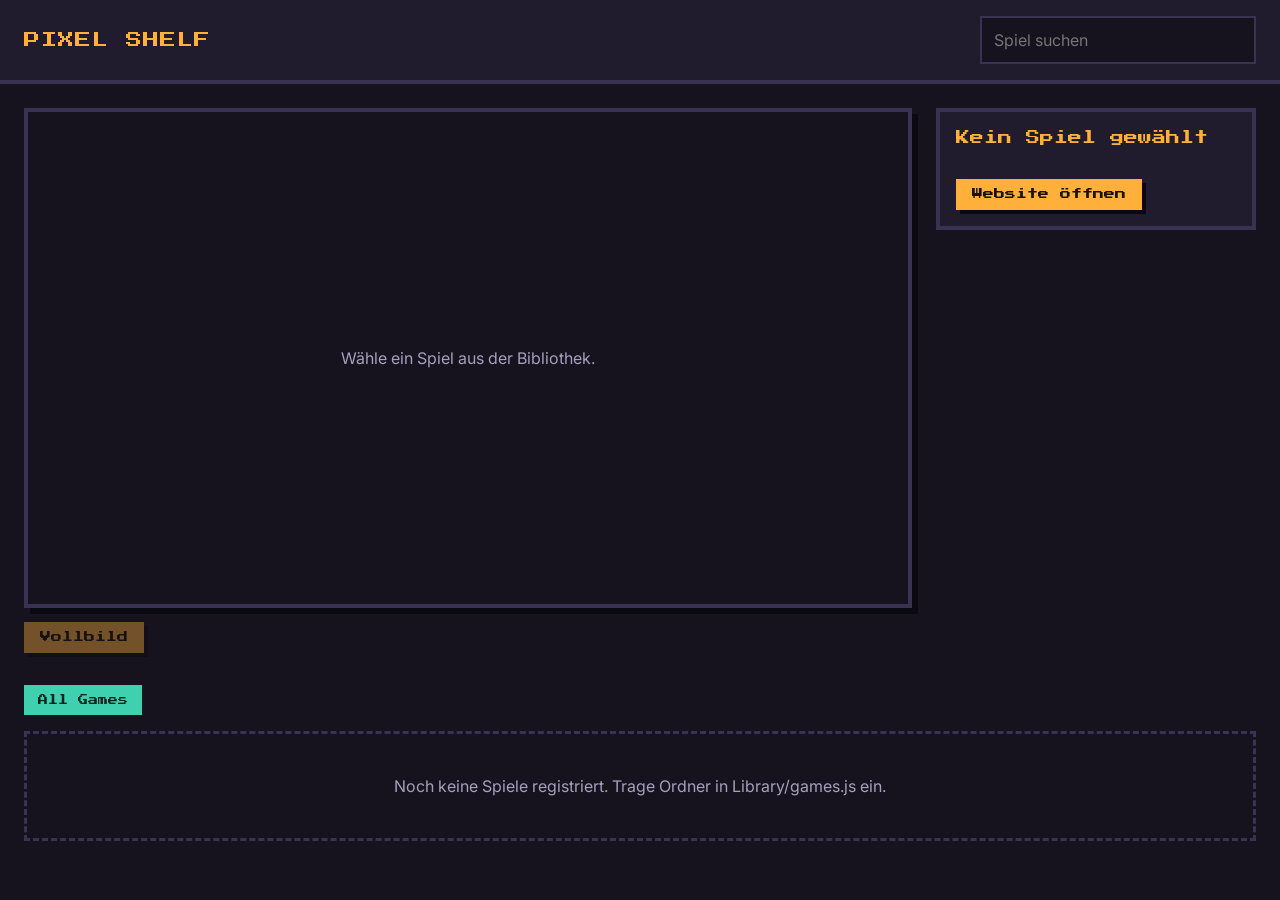
==== index.html @ 3774d138 "Add files via upload" ====
<!doctype html>
<html lang="de">
<head>
<meta charset="utf-8">
<meta name="viewport" content="width=device-width,initial-scale=1">
<title>Pixel Shelf – Meine Spielebibliothek</title>
<link rel="preconnect" href="https://fonts.googleapis.com"><link rel="preconnect" href="https://fonts.gstatic.com" crossorigin>
<link href="https://fonts.googleapis.com/css2?family=Press+Start+2P&family=Inter:wght@400;600&display=swap" rel="stylesheet">
<link rel="stylesheet" href="style.css">
</head>
<body>
<header class="top">
  <h1 class="logo">PIXEL SHELF</h1>
  <input id="search" type="search" placeholder="Spiel suchen" aria-label="Spiel suchen">
</header>
<main>
  <section class="stage">
    <div class="player">
      <div class="frame" id="frame">
        <iframe id="game" title="Spiel" allow="fullscreen; autoplay; gamepad" sandbox="allow-scripts allow-same-origin allow-pointer-lock allow-popups allow-forms"></iframe>
        <div class="overlay" id="overlay">Wähle ein Spiel aus der Bibliothek.</div>
      </div>
      <button class="btn" id="fs" type="button" disabled>Vollbild</button>
    </div>
    <aside class="info" id="info">
      <img id="i-thumb" alt="" hidden>
      <h2 id="i-title">Kein Spiel gewählt</h2>
      <p class="tag" id="i-cat"></p>
      <p id="i-desc"></p>
      <a class="btn" id="i-link" target="_blank" rel="noopener noreferrer" hidden>Website öffnen</a>
    </aside>
  </section>
  <nav class="cats" id="cats" aria-label="Kategorien"></nav>
  <section class="grid" id="grid" aria-live="polite"></section>
</main>
<script src="Library/games.js"></script>
<script src="script.js"></script>
</body>
</html>
---- style.css ----
:root{--bg:#16131f;--panel:#201b2d;--line:#3a3252;--text:#ece6f5;--mute:#a79fbd;--amber:#ffb03b;--teal:#3fd0b0;
--px:'Press Start 2P',ui-monospace,Menlo,Consolas,monospace}
*{box-sizing:border-box}
html,body{margin:0;overflow-x:hidden}
body{background:var(--bg);color:var(--text);font:16px/1.5 Inter,system-ui,sans-serif}
.top{display:flex;gap:16px;align-items:center;justify-content:space-between;flex-wrap:wrap;padding:16px 24px;border-bottom:4px solid var(--line);background:var(--panel)}
.logo{font:16px var(--px);margin:0;color:var(--amber);letter-spacing:1px}
input{background:var(--bg);color:var(--text);border:2px solid var(--line);padding:10px 12px;min-width:220px;font:inherit;border-radius:0}
input:focus,button:focus-visible,a:focus-visible,.card:focus-visible{outline:3px solid var(--teal);outline-offset:2px}
main{max-width:1400px;margin:0 auto;padding:24px}
.stage{display:grid;grid-template-columns:minmax(0,1fr) 320px;gap:24px;align-items:start}
.frame{position:relative;aspect-ratio:16/9;background:#000;border:4px solid var(--line);box-shadow:6px 6px 0 #0a0810}
.frame iframe{position:absolute;inset:0;width:100%;height:100%;border:0;background:#000}
.frame:fullscreen{border:0;box-shadow:none}
.overlay{position:absolute;inset:0;display:grid;place-items:center;text-align:center;padding:24px;background:var(--bg);color:var(--mute)}
.overlay[hidden]{display:none}
.overlay.loading::before{content:"";width:28px;height:28px;background:var(--amber);animation:spin 1s steps(4) infinite;display:block;margin-bottom:12px}
.overlay.loading{display:flex;flex-direction:column;align-items:center;justify-content:center}
.overlay.err{color:#ff7a7a}
@keyframes spin{to{transform:rotate(360deg)}}
.btn{display:inline-block;margin-top:14px;background:var(--amber);color:#1a1200;border:0;padding:10px 16px;font:11px var(--px);cursor:pointer;text-decoration:none;box-shadow:4px 4px 0 #0a0810;transition:transform .1s,box-shadow .1s}
.btn:hover:not(:disabled){transform:translate(-2px,-2px);box-shadow:6px 6px 0 #0a0810}
.btn:active:not(:disabled){transform:translate(3px,3px);box-shadow:1px 1px 0 #0a0810}
.btn:disabled{opacity:.4;cursor:not-allowed}
.info{background:var(--panel);border:4px solid var(--line);padding:16px;overflow-wrap:anywhere}
.info img{width:100%;aspect-ratio:16/9;object-fit:cover;image-rendering:pixelated;border:2px solid var(--line);margin-bottom:12px}
.info h2{font:14px/1.5 var(--px);margin:0 0 8px;color:var(--amber)}
.tag{display:inline-block;margin:0 0 10px;padding:2px 8px;background:var(--teal);color:#06231d;font-weight:600;font-size:13px}
.tag:empty{display:none}
.cats{display:flex;flex-wrap:wrap;gap:8px;margin:32px 0 16px}
.cats button{background:var(--panel);color:var(--text);border:2px solid var(--line);padding:8px 12px;font:10px var(--px);cursor:pointer}
.cats button:hover{border-color:var(--teal)}
.cats button[aria-pressed=true]{background:var(--teal);color:#06231d;border-color:var(--teal)}
.grid{display:grid;grid-template-columns:repeat(auto-fill,minmax(210px,1fr));gap:20px}
.card{background:var(--panel);border:3px solid var(--line);cursor:pointer;text-align:left;padding:0;color:inherit;font:inherit;transition:transform .12s,border-color .12s}
.card:hover{transform:translateY(-4px);border-color:var(--teal)}
.card:active{transform:translateY(0)}
.card[aria-current=true]{border-color:var(--amber);box-shadow:4px 4px 0 var(--amber)}
.thumb{aspect-ratio:16/9;width:100%;display:block;object-fit:cover;image-rendering:pixelated;background:repeating-conic-gradient(#2a2340 0 25%,#241e36 0 50%) 0 0/16px 16px}
.card b{display:block;padding:10px 12px 0;font:11px/1.5 var(--px);overflow-wrap:anywhere}
.card span{display:block;padding:4px 12px 12px;color:var(--mute);font-size:14px}
.empty{grid-column:1/-1;padding:40px;text-align:center;color:var(--mute);border:3px dashed var(--line)}
@media(max-width:900px){.stage{grid-template-columns:minmax(0,1fr)}main{padding:16px}}
@media(prefers-reduced-motion:reduce){*{animation:none!important;transition:none!important}}
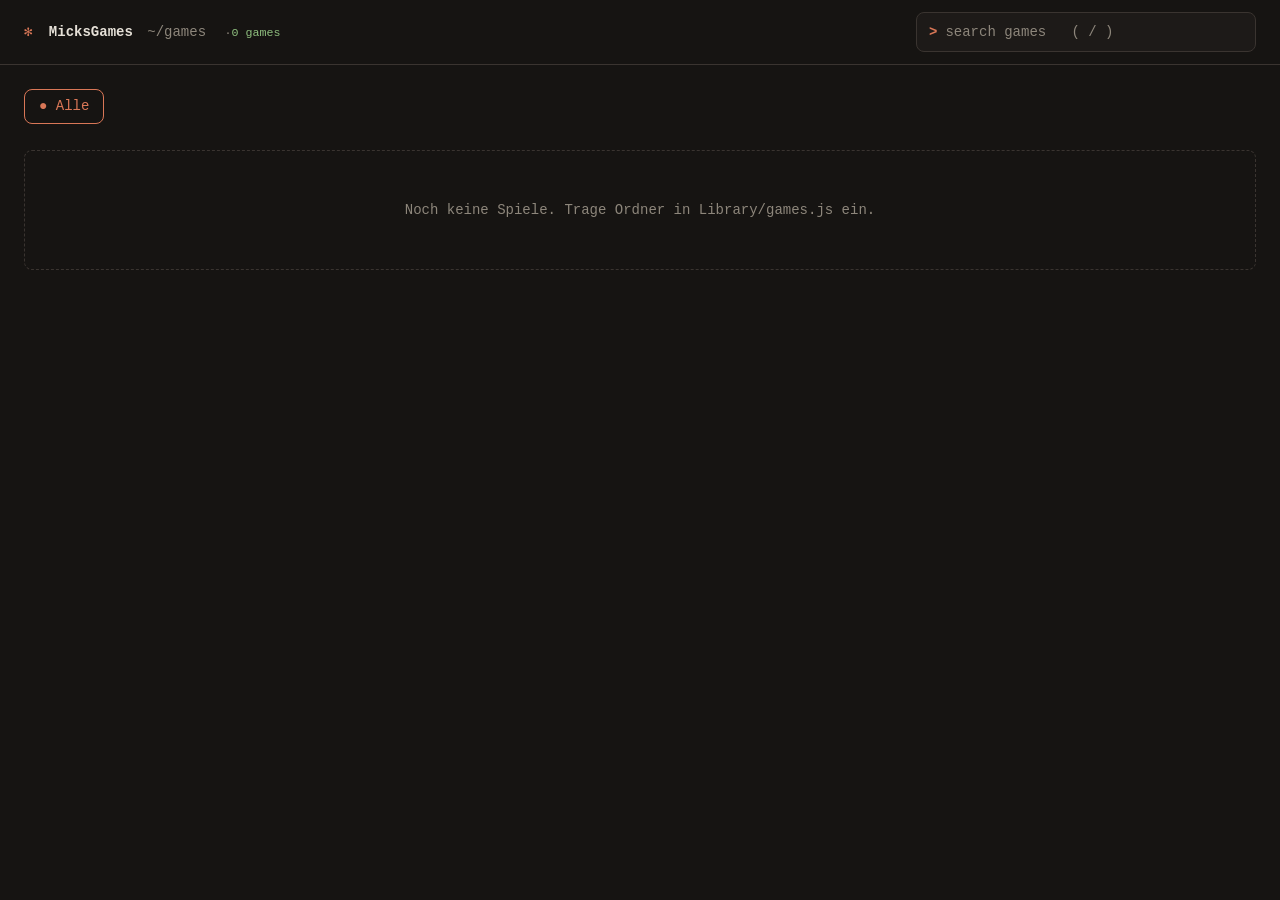
==== commit 3c575413: "Add files via upload" ====
--- a/index.html
+++ b/index.html
@@ -3,35 +3,43 @@
 <head>
 <meta charset="utf-8">
 <meta name="viewport" content="width=device-width,initial-scale=1">
-<title>Pixel Shelf – Meine Spielebibliothek</title>
-<link rel="preconnect" href="https://fonts.googleapis.com"><link rel="preconnect" href="https://fonts.gstatic.com" crossorigin>
-<link href="https://fonts.googleapis.com/css2?family=Press+Start+2P&family=Inter:wght@400;600&display=swap" rel="stylesheet">
+<title>MicksGames</title>
 <link rel="stylesheet" href="style.css">
 </head>
 <body>
 <header class="top">
-  <h1 class="logo">PIXEL SHELF</h1>
-  <input id="search" type="search" placeholder="Spiel suchen" aria-label="Spiel suchen">
+  <a class="logo" href="#" id="logo"><i>&#10043;</i> MicksGames <em>~/games</em> <small id="count"></small></a>
+  <label class="search"><span class="sr">Suchen</span><b>&gt;</b><input id="search" type="search" placeholder="search games   ( / )" autocomplete="off"></label>
 </header>
-<main>
-  <section class="stage">
-    <div class="player">
-      <div class="frame" id="frame">
+
+<main id="home">
+  <nav class="cats" id="cats" aria-label="Kategorien"></nav>
+  <section class="grid" id="grid" aria-live="polite"></section>
+</main>
+
+<main id="play" hidden>
+  <a class="back" href="#">&lt; cd ..</a>
+  <div class="stage">
+    <div>
+      <div class="frame" id="frame" tabindex="-1">
         <iframe id="game" title="Spiel" allow="fullscreen; autoplay; gamepad" sandbox="allow-scripts allow-same-origin allow-pointer-lock allow-popups allow-forms"></iframe>
-        <div class="overlay" id="overlay">Wähle ein Spiel aus der Bibliothek.</div>
+        <div class="overlay" id="overlay"></div>
       </div>
-      <button class="btn" id="fs" type="button" disabled>Vollbild</button>
+      <div class="bar">
+        <button class="btn" id="fs" type="button">Vollbild</button>
+        <button class="btn ghost" id="reload" type="button">Neu starten</button>
+        <button class="btn ghost" id="fav" type="button" aria-pressed="false">Favorit</button>
+      </div>
     </div>
-    <aside class="info" id="info">
-      <img id="i-thumb" alt="" hidden>
-      <h2 id="i-title">Kein Spiel gewählt</h2>
+    <aside class="info">
+      <h1 id="i-title"></h1>
       <p class="tag" id="i-cat"></p>
       <p id="i-desc"></p>
-      <a class="btn" id="i-link" target="_blank" rel="noopener noreferrer" hidden>Website öffnen</a>
+      <a class="btn ghost" id="i-link" target="_blank" rel="noopener noreferrer" hidden>Website öffnen</a>
     </aside>
-  </section>
-  <nav class="cats" id="cats" aria-label="Kategorien"></nav>
-  <section class="grid" id="grid" aria-live="polite"></section>
+  </div>
+  <h2 class="more-h" id="more-h">more-games</h2>
+  <section class="grid small" id="more"></section>
 </main>
 <script src="Library/games.js"></script>
 <script src="script.js"></script>
--- a/style.css
+++ b/style.css
@@ -1,44 +1,73 @@
-:root{--bg:#16131f;--panel:#201b2d;--line:#3a3252;--text:#ece6f5;--mute:#a79fbd;--amber:#ffb03b;--teal:#3fd0b0;
---px:'Press Start 2P',ui-monospace,Menlo,Consolas,monospace}
+:root{--bg:#161412;--surf:#1d1a18;--surf2:#262220;--line:#3a3430;--text:#e6e1d8;--mute:#8d867b;--acc:#d97757;--acc-ink:#1a0e09;--ok:#8fbf7f;--r:8px;
+--mono:ui-monospace,"SF Mono","JetBrains Mono",Menlo,Consolas,"Liberation Mono",monospace}
 *{box-sizing:border-box}
 html,body{margin:0;overflow-x:hidden}
-body{background:var(--bg);color:var(--text);font:16px/1.5 Inter,system-ui,sans-serif}
-.top{display:flex;gap:16px;align-items:center;justify-content:space-between;flex-wrap:wrap;padding:16px 24px;border-bottom:4px solid var(--line);background:var(--panel)}
-.logo{font:16px var(--px);margin:0;color:var(--amber);letter-spacing:1px}
-input{background:var(--bg);color:var(--text);border:2px solid var(--line);padding:10px 12px;min-width:220px;font:inherit;border-radius:0}
-input:focus,button:focus-visible,a:focus-visible,.card:focus-visible{outline:3px solid var(--teal);outline-offset:2px}
-main{max-width:1400px;margin:0 auto;padding:24px}
-.stage{display:grid;grid-template-columns:minmax(0,1fr) 320px;gap:24px;align-items:start}
-.frame{position:relative;aspect-ratio:16/9;background:#000;border:4px solid var(--line);box-shadow:6px 6px 0 #0a0810}
+body{background:var(--bg);color:var(--text);font:14px/1.6 var(--mono);-webkit-font-smoothing:antialiased}
+[hidden]{display:none!important}
+.sr{position:absolute;width:1px;height:1px;overflow:hidden;clip:rect(0 0 0 0)}
+.top{position:sticky;top:0;z-index:5;display:flex;align-items:center;justify-content:space-between;gap:16px;padding:12px 24px;background:var(--bg);border-bottom:1px solid var(--line)}
+.logo{color:var(--text);text-decoration:none;font-weight:700}
+.logo i{color:var(--acc);font-style:normal;margin-right:8px}
+.logo em{color:var(--mute);font-style:normal;font-weight:400;margin-left:6px}
+.logo small{color:var(--ok);font-weight:400;margin-left:10px}
+.logo small::before{content:"\00b7 ";color:var(--mute)}
+.logo small:empty{display:none}
+.search{display:flex;align-items:center;gap:8px;border:1px solid var(--line);border-radius:var(--r);padding:0 12px;background:var(--surf);width:min(340px,52vw)}
+.search:focus-within{border-color:var(--acc)}
+.search b{color:var(--acc)}
+.search input{flex:1;min-width:0;background:none;border:0;color:var(--text);font:inherit;padding:8px 0;outline:0;caret-color:var(--acc)}
+.search input::placeholder{color:var(--mute)}
+:focus-visible{outline:2px solid var(--acc);outline-offset:2px}
+main{max-width:1320px;margin:0 auto;padding:24px}
+.cats{display:flex;gap:8px;overflow-x:auto;padding-bottom:6px;margin-bottom:20px;scrollbar-width:none}
+.cats button{flex:none;background:none;color:var(--mute);border:1px solid var(--line);border-radius:var(--r);padding:5px 14px;font:inherit;cursor:pointer;transition:color .15s,border-color .15s}
+.cats button:hover{color:var(--text);border-color:var(--mute)}
+.cats button[aria-pressed=true]{color:var(--acc);border-color:var(--acc)}
+.cats button[aria-pressed=true]::before{content:"\25cf  "}
+.grid{display:grid;grid-template-columns:repeat(auto-fill,minmax(250px,1fr));gap:18px}
+.grid.small{grid-template-columns:repeat(auto-fill,minmax(190px,1fr));gap:14px}
+.card{position:relative;background:var(--surf);border:1px solid var(--line);border-radius:var(--r);overflow:hidden;transition:transform .15s,border-color .15s}
+.card:hover{transform:translateY(-2px);border-color:var(--acc)}
+.card a{display:block;color:inherit;text-decoration:none}
+.thumb{position:relative;aspect-ratio:16/9;background:var(--surf2);display:grid;place-items:center;font-size:44px;font-weight:700;color:var(--acc);opacity:.95;overflow:hidden;border-bottom:1px solid var(--line)}
+.thumb img{position:absolute;inset:0;width:100%;height:100%;object-fit:cover;transition:transform .3s}
+.card:hover .thumb img{transform:scale(1.04)}
+.thumb::after{content:"\25b6 run";position:absolute;left:10px;bottom:10px;background:var(--acc);color:var(--acc-ink);font-weight:700;font-size:12px;padding:3px 10px;border-radius:4px;opacity:0;transform:translateY(5px);transition:.15s}
+.card:hover .thumb::after,.card a:focus-visible .thumb::after{opacity:1;transform:none}
+.meta{padding:10px 14px 12px}
+.meta b{display:block;position:relative;padding-left:20px;overflow-wrap:anywhere}
+.meta b::before{content:"\25cf";position:absolute;left:0;color:var(--acc)}
+.meta span{color:var(--mute);font-size:12px;padding-left:20px}
+.heart{position:absolute;top:8px;right:8px;width:30px;height:30px;border:1px solid var(--line);border-radius:6px;background:rgba(22,20,18,.8);color:var(--mute);cursor:pointer;font-size:15px;line-height:1}
+.heart[aria-pressed=true]{color:var(--acc);border-color:var(--acc)}
+.empty{grid-column:1/-1;padding:48px 20px;text-align:center;color:var(--mute);border:1px dashed var(--line);border-radius:var(--r)}
+.back{display:inline-block;margin-bottom:16px;color:var(--mute);text-decoration:none}
+.back:hover{color:var(--acc)}
+.stage{display:grid;grid-template-columns:minmax(0,1fr) 330px;gap:24px;align-items:start}
+.frame{contain:layout paint;touch-action:none;user-select:none;-webkit-user-select:none;position:relative;aspect-ratio:16/9;background:#000;border-radius:var(--r);overflow:hidden;border:1px solid var(--line)}
 .frame iframe{position:absolute;inset:0;width:100%;height:100%;border:0;background:#000}
-.frame:fullscreen{border:0;box-shadow:none}
-.overlay{position:absolute;inset:0;display:grid;place-items:center;text-align:center;padding:24px;background:var(--bg);color:var(--mute)}
-.overlay[hidden]{display:none}
-.overlay.loading::before{content:"";width:28px;height:28px;background:var(--amber);animation:spin 1s steps(4) infinite;display:block;margin-bottom:12px}
-.overlay.loading{display:flex;flex-direction:column;align-items:center;justify-content:center}
-.overlay.err{color:#ff7a7a}
-@keyframes spin{to{transform:rotate(360deg)}}
-.btn{display:inline-block;margin-top:14px;background:var(--amber);color:#1a1200;border:0;padding:10px 16px;font:11px var(--px);cursor:pointer;text-decoration:none;box-shadow:4px 4px 0 #0a0810;transition:transform .1s,box-shadow .1s}
-.btn:hover:not(:disabled){transform:translate(-2px,-2px);box-shadow:6px 6px 0 #0a0810}
-.btn:active:not(:disabled){transform:translate(3px,3px);box-shadow:1px 1px 0 #0a0810}
-.btn:disabled{opacity:.4;cursor:not-allowed}
-.info{background:var(--panel);border:4px solid var(--line);padding:16px;overflow-wrap:anywhere}
-.info img{width:100%;aspect-ratio:16/9;object-fit:cover;image-rendering:pixelated;border:2px solid var(--line);margin-bottom:12px}
-.info h2{font:14px/1.5 var(--px);margin:0 0 8px;color:var(--amber)}
-.tag{display:inline-block;margin:0 0 10px;padding:2px 8px;background:var(--teal);color:#06231d;font-weight:600;font-size:13px}
-.tag:empty{display:none}
-.cats{display:flex;flex-wrap:wrap;gap:8px;margin:32px 0 16px}
-.cats button{background:var(--panel);color:var(--text);border:2px solid var(--line);padding:8px 12px;font:10px var(--px);cursor:pointer}
-.cats button:hover{border-color:var(--teal)}
-.cats button[aria-pressed=true]{background:var(--teal);color:#06231d;border-color:var(--teal)}
-.grid{display:grid;grid-template-columns:repeat(auto-fill,minmax(210px,1fr));gap:20px}
-.card{background:var(--panel);border:3px solid var(--line);cursor:pointer;text-align:left;padding:0;color:inherit;font:inherit;transition:transform .12s,border-color .12s}
-.card:hover{transform:translateY(-4px);border-color:var(--teal)}
-.card:active{transform:translateY(0)}
-.card[aria-current=true]{border-color:var(--amber);box-shadow:4px 4px 0 var(--amber)}
-.thumb{aspect-ratio:16/9;width:100%;display:block;object-fit:cover;image-rendering:pixelated;background:repeating-conic-gradient(#2a2340 0 25%,#241e36 0 50%) 0 0/16px 16px}
-.card b{display:block;padding:10px 12px 0;font:11px/1.5 var(--px);overflow-wrap:anywhere}
-.card span{display:block;padding:4px 12px 12px;color:var(--mute);font-size:14px}
-.empty{grid-column:1/-1;padding:40px;text-align:center;color:var(--mute);border:3px dashed var(--line)}
-@media(max-width:900px){.stage{grid-template-columns:minmax(0,1fr)}main{padding:16px}}
-@media(prefers-reduced-motion:reduce){*{animation:none!important;transition:none!important}}
+.frame:fullscreen{border:0;border-radius:0}
+.overlay{position:absolute;inset:0;display:flex;flex-direction:column;align-items:center;justify-content:center;gap:12px;background:var(--surf);color:var(--mute);text-align:center;padding:24px}
+.overlay.done{display:none}
+.overlay.load::before{content:"\2733 loading...";color:var(--acc);animation:blink 1s steps(2) infinite}
+.overlay.err{color:#ff8a7a}
+@keyframes blink{50%{opacity:.35}}
+.bar{display:flex;gap:10px;margin-top:14px;flex-wrap:wrap}
+.btn{display:inline-block;background:var(--acc);color:var(--acc-ink);border:1px solid var(--acc);border-radius:var(--r);padding:8px 16px;font:700 13px/1.2 var(--mono);cursor:pointer;text-decoration:none;transition:filter .15s,transform .1s}
+.btn:hover{filter:brightness(1.08)}.btn:active{transform:scale(.97)}
+.btn.ghost{background:none;color:var(--text);border-color:var(--line)}
+.btn.ghost:hover{border-color:var(--acc);color:var(--acc);filter:none}
+#fav[aria-pressed=true]{color:var(--acc);border-color:var(--acc)}
+.info{background:var(--surf);border:1px solid var(--line);border-radius:var(--r);padding:18px;overflow-wrap:anywhere}
+.info h1{font-size:20px;margin:0 0 8px}
+.info h1::before{content:"> ";color:var(--acc)}
+.tag{display:inline-block;margin:0 0 12px;padding:1px 10px;border:1px solid var(--line);border-radius:4px;color:var(--ok);font-size:12px}
+.info p{color:#bdb7ac}
+.more-h{font-size:14px;color:var(--mute);margin:36px 0 14px;font-weight:400}
+.more-h::before{content:"$ ls ";color:var(--acc)}
+@media(max-width:900px){.stage{grid-template-columns:minmax(0,1fr)}main{padding:16px}.top{padding:10px 16px}.logo em{display:none}}
+@media(prefers-reduced-motion:reduce){*{animation-duration:1ms!important;transition:none!important}}
+
+/* Beim Spielen: keine Effekte der Bibliothek, die dem Spiel Rechenzeit stehlen */
+.playing *{animation:none!important}
+html{overscroll-behavior:none}
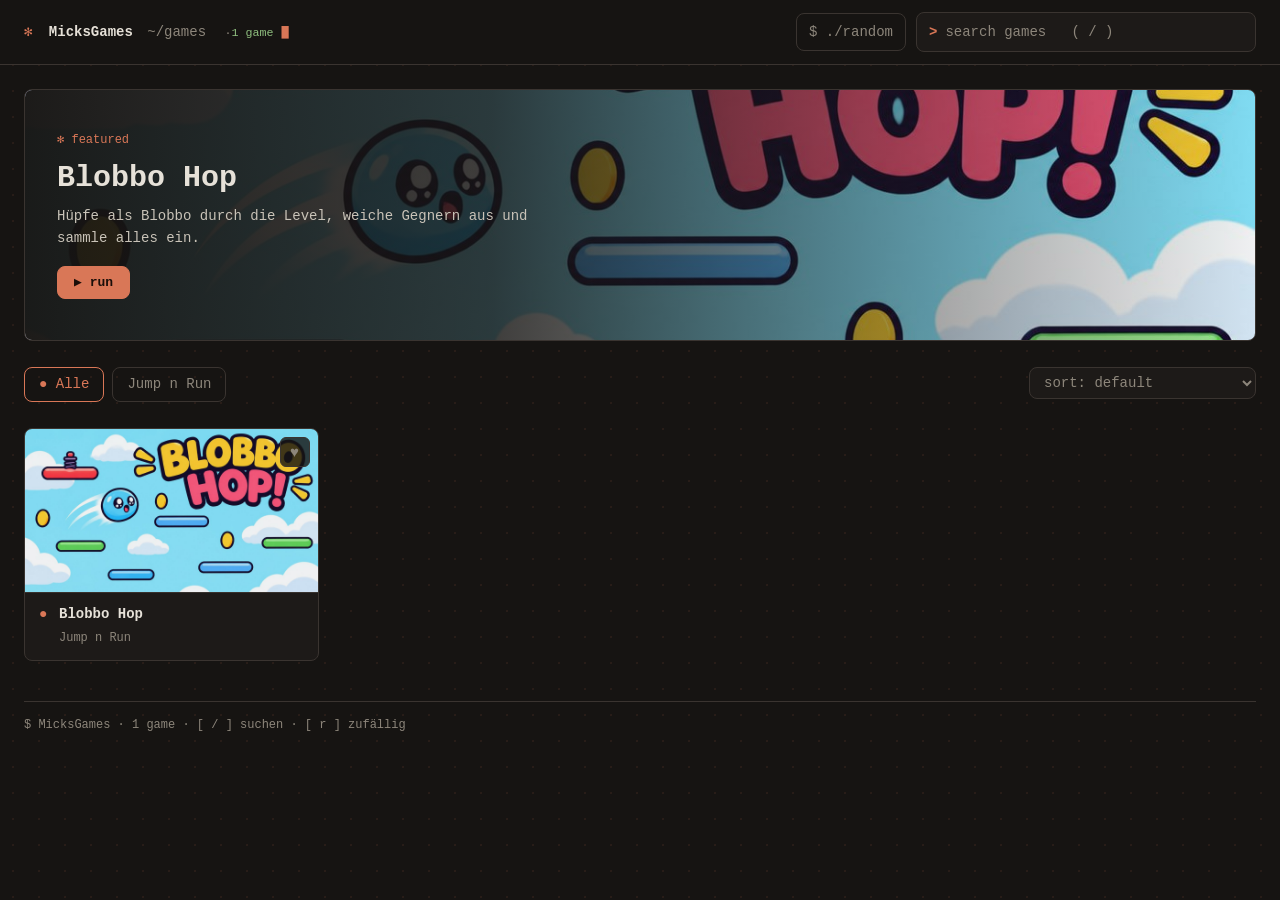
==== commit f0ba9f77: "new design" ====
--- a/index.html
+++ b/index.html
@@ -9,12 +9,16 @@
 <body>
 <header class="top">
   <a class="logo" href="#" id="logo"><i>&#10043;</i> MicksGames <em>~/games</em> <small id="count"></small></a>
-  <label class="search"><span class="sr">Suchen</span><b>&gt;</b><input id="search" type="search" placeholder="search games   ( / )" autocomplete="off"></label>
+  <div class="tools"><button class="tbtn" id="rand" type="button" title="Zufälliges Spiel (r)">$ ./random</button>
+  <label class="search"><span class="sr">Suchen</span><b>&gt;</b><input id="search" type="search" placeholder="search games   ( / )" autocomplete="off"></label></div>
 </header>
 
 <main id="home">
-  <nav class="cats" id="cats" aria-label="Kategorien"></nav>
+  <div id="hero" hidden></div>
+  <div class="row"><nav class="cats" id="cats" aria-label="Kategorien"></nav>
+  <label class="sortl"><span class="sr">Sortieren</span><select id="sort"><option value="default">sort: default</option><option value="az">sort: A–Z</option><option value="recent">sort: zuletzt gespielt</option><option value="most">sort: meistgespielt</option></select></label></div>
   <section class="grid" id="grid" aria-live="polite"></section>
+  <footer class="foot" id="foot"></footer>
 </main>
 
 <main id="play" hidden>
@@ -28,6 +32,7 @@
       <div class="bar">
         <button class="btn" id="fs" type="button">Vollbild</button>
         <button class="btn ghost" id="reload" type="button">Neu starten</button>
+        <button class="btn ghost" id="share" type="button">Link kopieren</button>
         <button class="btn ghost" id="fav" type="button" aria-pressed="false">Favorit</button>
       </div>
     </div>
@@ -35,6 +40,7 @@
       <h1 id="i-title"></h1>
       <p class="tag" id="i-cat"></p>
       <p id="i-desc"></p>
+      <p class="stats" id="i-stats"></p>
       <a class="btn ghost" id="i-link" target="_blank" rel="noopener noreferrer" hidden>Website öffnen</a>
     </aside>
   </div>
@@ -43,5 +49,6 @@
 </main>
 <script src="Library/games.js"></script>
 <script src="script.js"></script>
+<div class="toast" id="toast" role="status"></div>
 </body>
 </html>
--- a/style.css
+++ b/style.css
@@ -71,3 +71,30 @@
 /* Beim Spielen: keine Effekte der Bibliothek, die dem Spiel Rechenzeit stehlen */
 .playing *{animation:none!important}
 html{overscroll-behavior:none}
+
+body:not(.playing){background-image:radial-gradient(rgba(217,119,87,.09) 1px,transparent 1px);background-size:26px 26px}
+.logo::after{content:"\2588";color:var(--acc);margin-left:8px;font-size:12px;animation:blink 1.1s steps(2) infinite}
+.tools{display:flex;align-items:center;gap:10px}
+.tbtn{background:none;border:1px solid var(--line);border-radius:var(--r);color:var(--mute);font:inherit;padding:7px 12px;cursor:pointer;white-space:nowrap;transition:color .15s,border-color .15s}
+.tbtn:hover{color:var(--acc);border-color:var(--acc)}
+.row{display:flex;align-items:flex-start;gap:14px;margin-bottom:20px}
+.row .cats{margin:0;flex:1;min-width:0}
+.sortl select{background:var(--surf);color:var(--mute);border:1px solid var(--line);border-radius:var(--r);padding:6px 10px;font:inherit;cursor:pointer}
+.sortl select:hover{border-color:var(--mute)}
+.hero{display:block;position:relative;min-height:250px;margin-bottom:26px;border:1px solid var(--line);border-radius:var(--r);overflow:hidden;color:inherit;text-decoration:none;background:linear-gradient(135deg,hsl(var(--h) 35% 22%),var(--surf2));transition:border-color .15s}
+.hero:hover{border-color:var(--acc)}
+.hero img{position:absolute;inset:0;width:100%;height:100%;object-fit:cover}
+.hero::before{content:"";position:absolute;inset:0;z-index:1;background:linear-gradient(90deg,rgba(22,20,18,.97) 0%,rgba(22,20,18,.82) 38%,rgba(22,20,18,.05) 100%)}
+.hero-body{position:relative;z-index:2;display:flex;flex-direction:column;justify-content:center;align-items:flex-start;gap:10px;max-width:540px;min-height:250px;padding:32px}
+.kicker{color:var(--acc);font-size:12px}
+.hero h2{margin:0;font-size:30px;line-height:1.15}
+.hero p{margin:0;color:#c9c3b8}
+.hero .btn{margin-top:6px}
+.card::before{content:"";position:absolute;inset:0;z-index:1;pointer-events:none;opacity:0;transition:opacity .2s;background:radial-gradient(200px circle at var(--mx,50%) var(--my,50%),rgba(217,119,87,.2),transparent 70%)}
+.card:hover::before{opacity:1}
+.heart{z-index:2}
+.stats{color:var(--mute)!important;font-size:12px;margin:12px 0 0}
+.foot{margin-top:40px;padding-top:14px;border-top:1px solid var(--line);color:var(--mute);font-size:12px}
+.toast{position:fixed;left:50%;bottom:24px;z-index:20;transform:translate(-50%,16px);background:var(--surf2);border:1px solid var(--acc);color:var(--text);padding:8px 16px;border-radius:var(--r);opacity:0;pointer-events:none;transition:.2s}
+.toast.show{opacity:1;transform:translate(-50%,0)}
+@media(max-width:700px){.hero::before{background:linear-gradient(0deg,rgba(22,20,18,.97),rgba(22,20,18,.45))}.hero-body{justify-content:flex-end;padding:20px}.row{flex-direction:column}.tbtn{display:none}.row .cats{width:100%}}
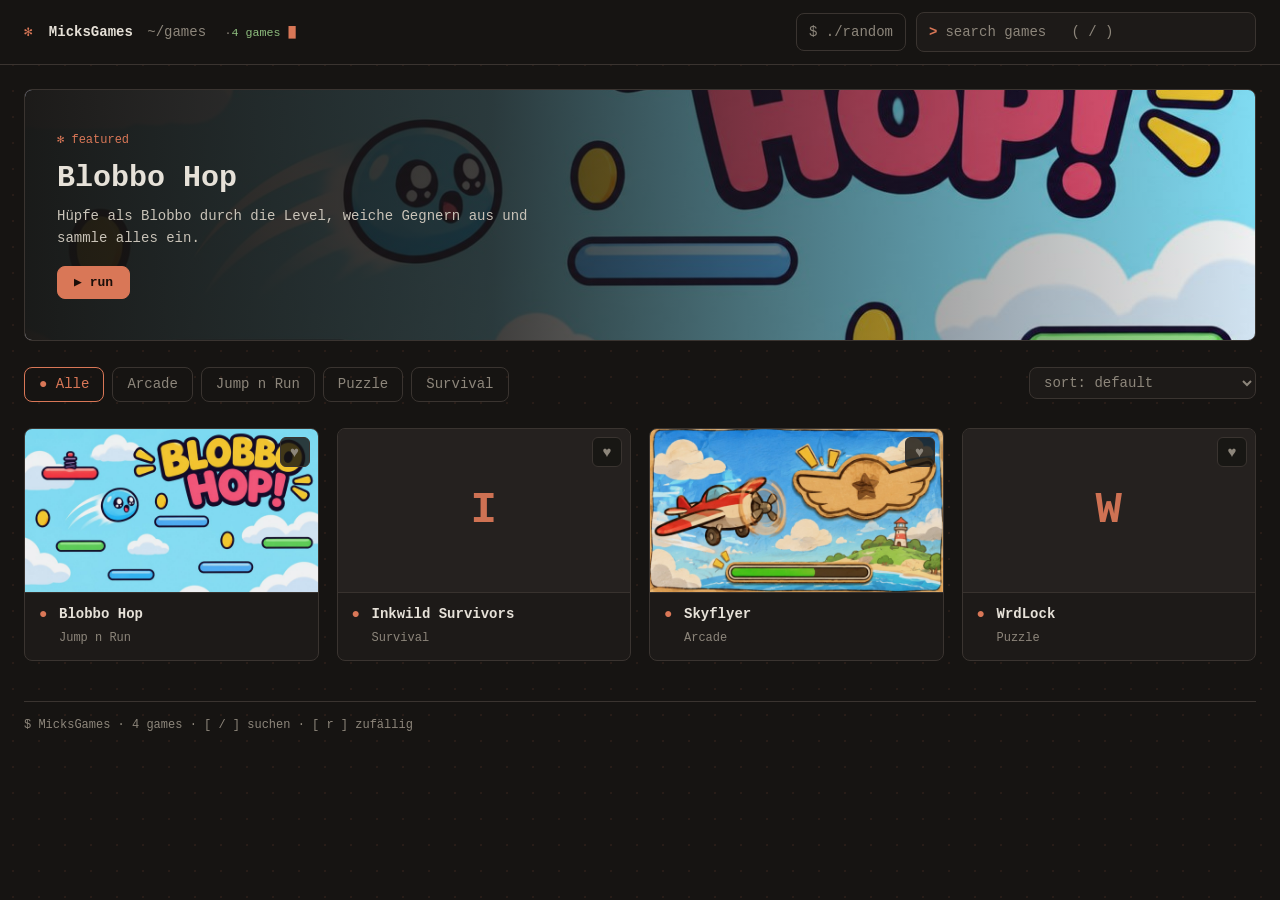
==== commit 24d8c664: "Making WrdLock work" ====
--- a/index.html
+++ b/index.html
@@ -14,6 +14,7 @@
 </header>
 
 <main id="home">
+  <div class="warn" id="warn" hidden></div>
   <div id="hero" hidden></div>
   <div class="row"><nav class="cats" id="cats" aria-label="Kategorien"></nav>
   <label class="sortl"><span class="sr">Sortieren</span><select id="sort"><option value="default">sort: default</option><option value="az">sort: A–Z</option><option value="recent">sort: zuletzt gespielt</option><option value="most">sort: meistgespielt</option></select></label></div>
--- a/style.css
+++ b/style.css
@@ -44,7 +44,7 @@
 .back{display:inline-block;margin-bottom:16px;color:var(--mute);text-decoration:none}
 .back:hover{color:var(--acc)}
 .stage{display:grid;grid-template-columns:minmax(0,1fr) 330px;gap:24px;align-items:start}
-.frame{contain:layout paint;touch-action:none;user-select:none;-webkit-user-select:none;position:relative;aspect-ratio:16/9;background:#000;border-radius:var(--r);overflow:hidden;border:1px solid var(--line)}
+.frame{width:min(100%,calc((100vh - 190px) * 16 / 9));min-width:min(100%,320px);contain:layout paint;touch-action:none;user-select:none;-webkit-user-select:none;position:relative;aspect-ratio:16/9;background:#000;border-radius:var(--r);overflow:hidden;border:1px solid var(--line)}
 .frame iframe{position:absolute;inset:0;width:100%;height:100%;border:0;background:#000}
 .frame:fullscreen{border:0;border-radius:0}
 .overlay{position:absolute;inset:0;display:flex;flex-direction:column;align-items:center;justify-content:center;gap:12px;background:var(--surf);color:var(--mute);text-align:center;padding:24px}
@@ -98,3 +98,7 @@
 .toast{position:fixed;left:50%;bottom:24px;z-index:20;transform:translate(-50%,16px);background:var(--surf2);border:1px solid var(--acc);color:var(--text);padding:8px 16px;border-radius:var(--r);opacity:0;pointer-events:none;transition:.2s}
 .toast.show{opacity:1;transform:translate(-50%,0)}
 @media(max-width:700px){.hero::before{background:linear-gradient(0deg,rgba(22,20,18,.97),rgba(22,20,18,.45))}.hero-body{justify-content:flex-end;padding:20px}.row{flex-direction:column}.tbtn{display:none}.row .cats{width:100%}}
+@supports (height:100dvh){.frame{width:min(100%,calc((100dvh - 190px) * 16 / 9))}}
+.frame:fullscreen{width:100%!important;min-width:0}
+.overlay.err{white-space:pre-line;overflow:auto;font-size:13px;line-height:1.5;overflow-wrap:anywhere}
+.warn{white-space:pre-line;overflow-wrap:anywhere;margin-bottom:20px;padding:12px 16px;border:1px solid #ff8a7a;border-radius:var(--r);color:#ff8a7a;font-size:13px;background:var(--surf)}
